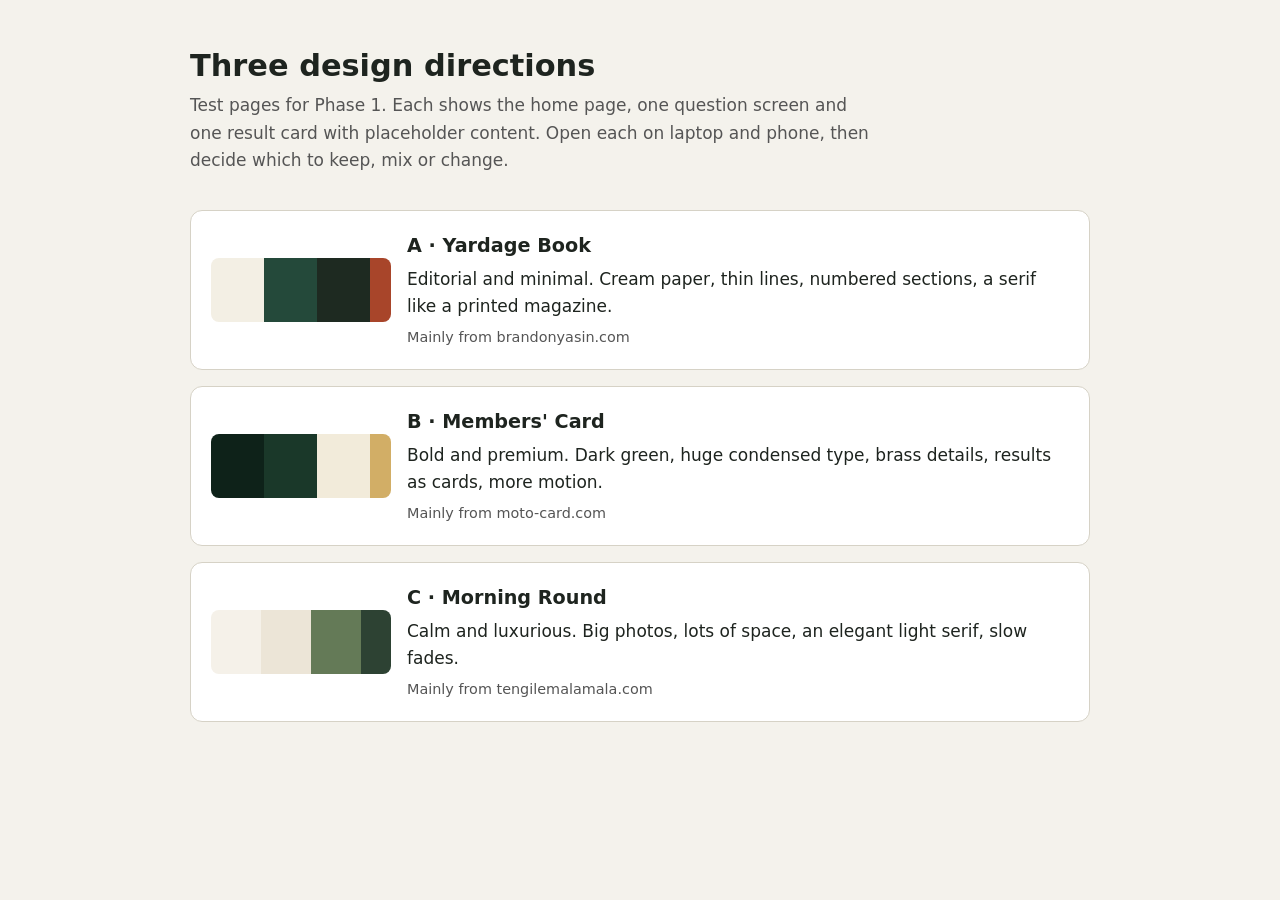
==== design/index.html @ 20de0734 "Added designs and screenshots" ====
<!DOCTYPE html>
<!--
  Design test hub: links to the 3 design directions so Leon can compare them.
  Made by Claude (AI) on 10 Nov 2026. Not part of the real site; safe to delete
  once a direction is chosen.
-->
<html lang="en">
<head>
  <meta charset="UTF-8">
  <meta name="viewport" content="width=device-width, initial-scale=1.0">
  <title>Design directions (test)</title>
  <style>
    *, *::before, *::after { box-sizing: border-box; }
    body { margin: 0; padding: 48px 20px 64px; background: #F4F2EC; color: #1E241F; font: 17px/1.6 system-ui, -apple-system, "Segoe UI", sans-serif; }
    main { max-width: 900px; margin: 0 auto; }
    h1 { margin: 0 0 8px; font-size: 1.9rem; line-height: 1.2; }
    .intro { margin: 0 0 36px; color: #555; max-width: 40em; }
    ul { list-style: none; margin: 0; padding: 0; display: grid; gap: 16px; }
    a.dir {
      display: grid; grid-template-columns: 1fr; gap: 16px; padding: 20px;
      border: 1px solid #D6D2C6; border-radius: 12px; background: #fff;
      color: inherit; text-decoration: none; transition: border-color 0.2s;
    }
    a.dir:hover { border-color: #1E241F; }
    a.dir:focus-visible { outline: 3px solid #2F4A35; outline-offset: 3px; }
    .swatches { display: flex; height: 64px; border-radius: 8px; overflow: hidden; }
    .swatches span { flex: 1; }
    h2 { margin: 0 0 4px; font-size: 1.2rem; }
    p { margin: 0; }
    .ref { margin-top: 6px; font-size: 0.9rem; color: #555; }
    @media (min-width: 640px) { a.dir { grid-template-columns: 180px 1fr; align-items: center; } }
  </style>
</head>
<body>
  <main>
    <h1>Three design directions</h1>
    <p class="intro">Test pages for Phase 1. Each shows the home page, one question screen and one result card with placeholder content. Open each on laptop and phone, then decide which to keep, mix or change.</p>
    <ul>
      <li>
        <a class="dir" href="a-yardage-book.html">
          <div class="swatches" aria-hidden="true"><span style="background:#F3EFE4"></span><span style="background:#24493A"></span><span style="background:#1E2A21"></span><span style="background:#A8452A;flex:.4"></span></div>
          <div>
            <h2>A · Yardage Book</h2>
            <p>Editorial and minimal. Cream paper, thin lines, numbered sections, a serif like a printed magazine.</p>
            <p class="ref">Mainly from brandonyasin.com</p>
          </div>
        </a>
      </li>
      <li>
        <a class="dir" href="b-members-card.html">
          <div class="swatches" aria-hidden="true"><span style="background:#0E2219"></span><span style="background:#1A3829"></span><span style="background:#F2EBDA"></span><span style="background:#D2AE66;flex:.4"></span></div>
          <div>
            <h2>B · Members' Card</h2>
            <p>Bold and premium. Dark green, huge condensed type, brass details, results as cards, more motion.</p>
            <p class="ref">Mainly from moto-card.com</p>
          </div>
        </a>
      </li>
      <li>
        <a class="dir" href="c-morning-round.html">
          <div class="swatches" aria-hidden="true"><span style="background:#F5F1E9"></span><span style="background:#ECE5D7"></span><span style="background:#647A57"></span><span style="background:#2D4233;flex:.6"></span></div>
          <div>
            <h2>C · Morning Round</h2>
            <p>Calm and luxurious. Big photos, lots of space, an elegant light serif, slow fades.</p>
            <p class="ref">Mainly from tengilemalamala.com</p>
          </div>
        </a>
      </li>
    </ul>
  </main>
</body>
</html>
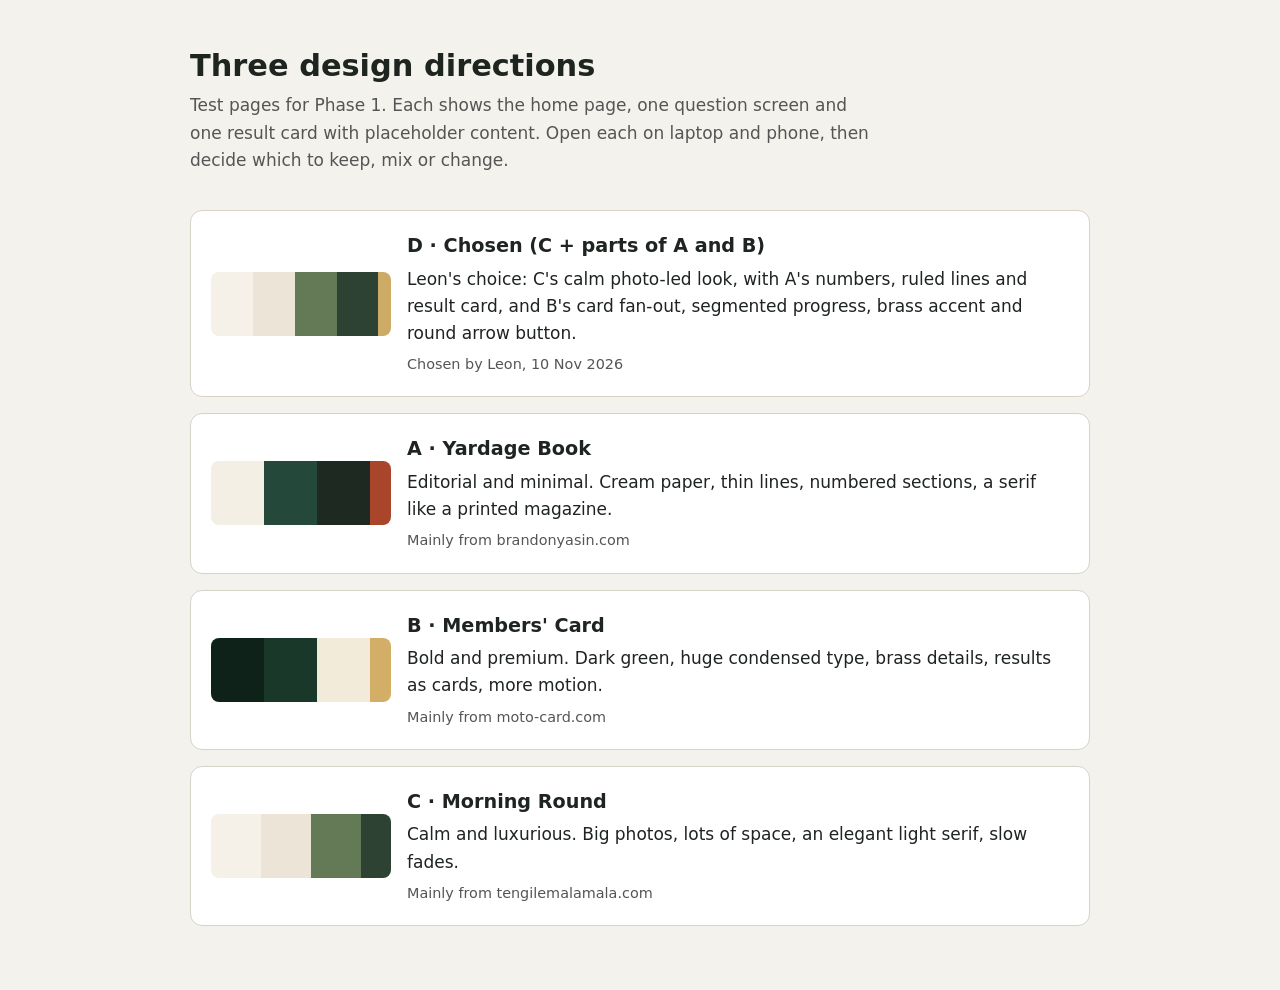
==== commit d40060e5: "Chose direction C and built mixed design" ====
--- a/design/index.html
+++ b/design/index.html
@@ -37,6 +37,16 @@
     <p class="intro">Test pages for Phase 1. Each shows the home page, one question screen and one result card with placeholder content. Open each on laptop and phone, then decide which to keep, mix or change.</p>
     <ul>
       <li>
+        <a class="dir" href="d-chosen.html">
+          <div class="swatches" aria-hidden="true"><span style="background:#F5F1E9"></span><span style="background:#ECE5D7"></span><span style="background:#647A57"></span><span style="background:#2D4233"></span><span style="background:#CDAA66;flex:.3"></span></div>
+          <div>
+            <h2>D · Chosen (C + parts of A and B)</h2>
+            <p>Leon's choice: C's calm photo-led look, with A's numbers, ruled lines and result card, and B's card fan-out, segmented progress, brass accent and round arrow button.</p>
+            <p class="ref">Chosen by Leon, 10 Nov 2026</p>
+          </div>
+        </a>
+      </li>
+      <li>
         <a class="dir" href="a-yardage-book.html">
           <div class="swatches" aria-hidden="true"><span style="background:#F3EFE4"></span><span style="background:#24493A"></span><span style="background:#1E2A21"></span><span style="background:#A8452A;flex:.4"></span></div>
           <div>
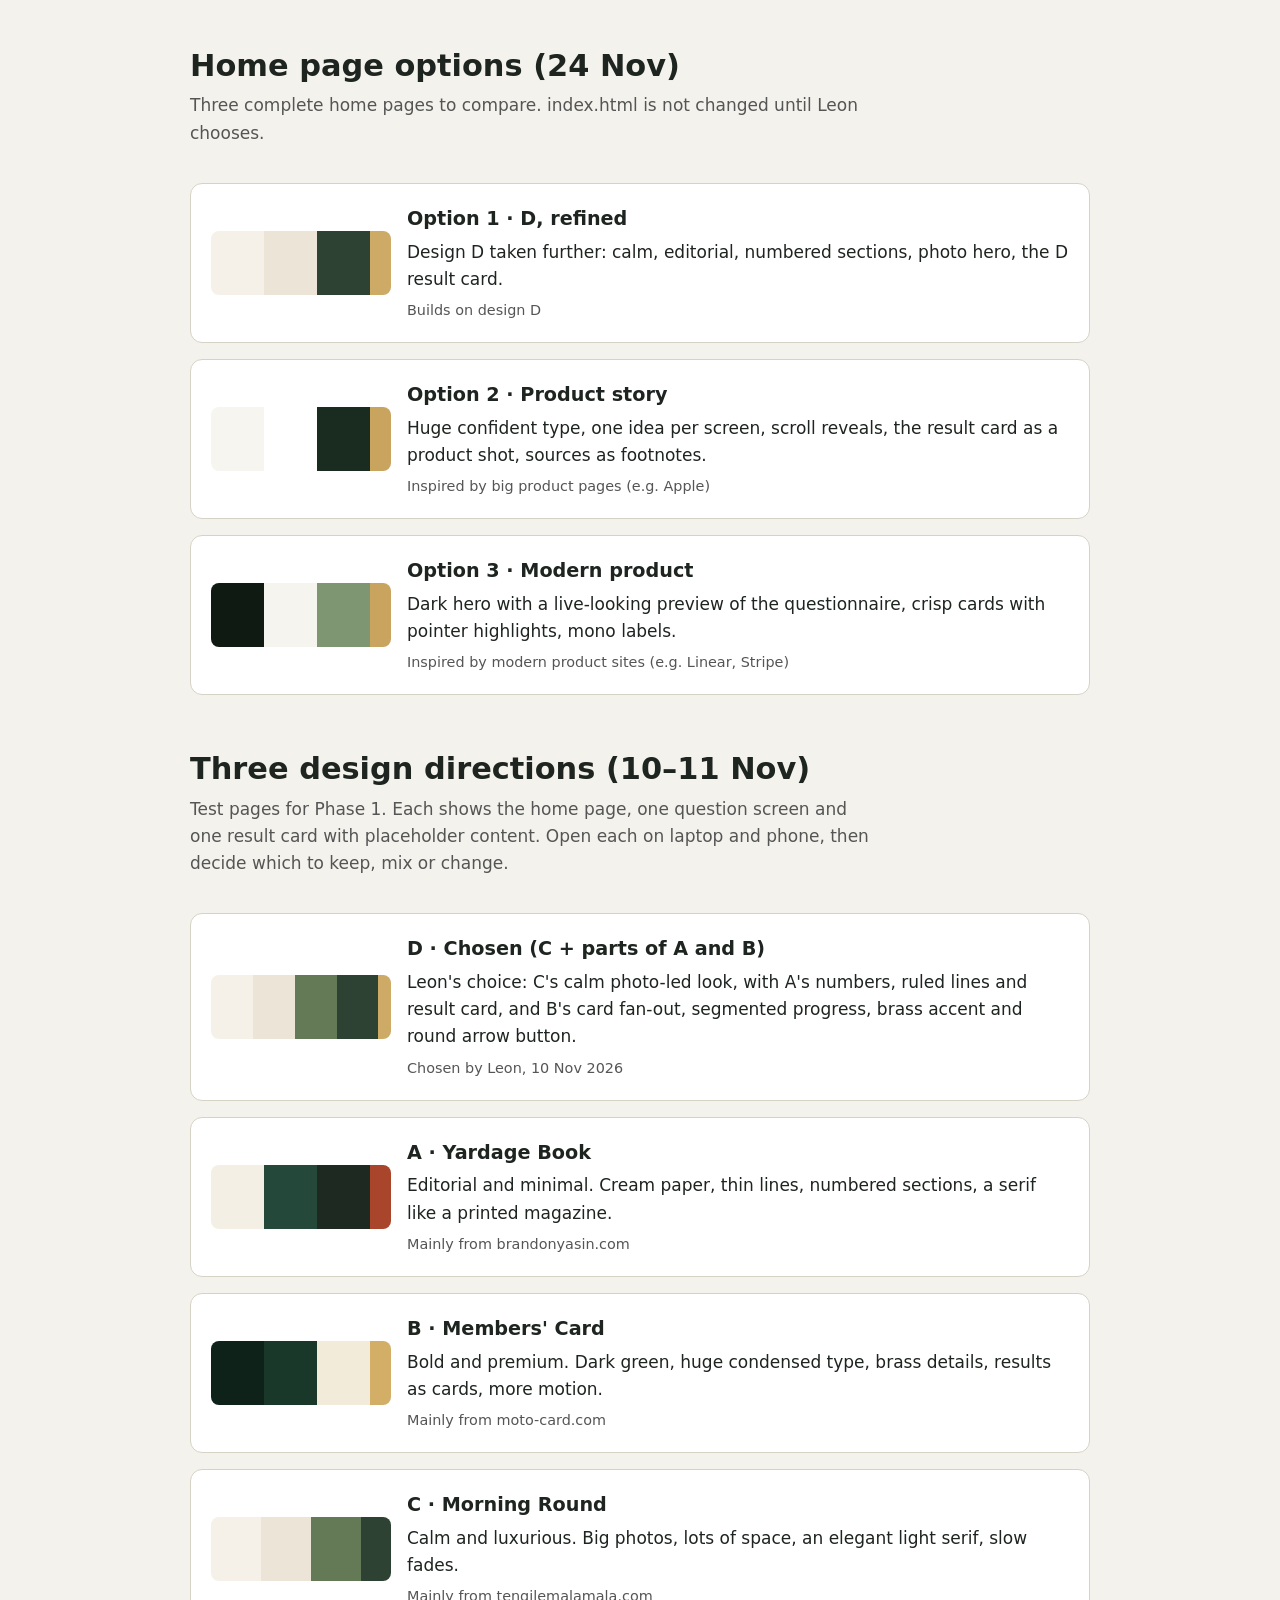
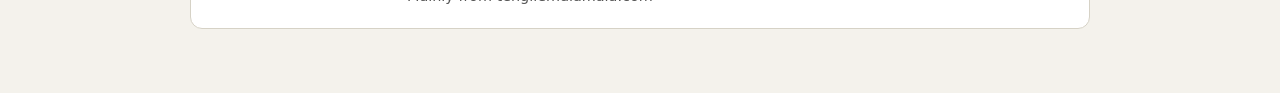
==== commit 7e201d17: "Home page (option 1) and questionnaire upgrades" ====
--- a/design/index.html
+++ b/design/index.html
@@ -33,7 +33,29 @@
 </head>
 <body>
   <main>
-    <h1>Three design directions</h1>
+    <h1>Home page options (24 Nov)</h1>
+    <p class="intro">Three complete home pages to compare. index.html is not changed until Leon chooses.</p>
+    <ul style="margin-bottom: 56px">
+      <li>
+        <a class="dir" href="home-1.html">
+          <div class="swatches" aria-hidden="true"><span style="background:#F5F1E9"></span><span style="background:#ECE5D7"></span><span style="background:#2D4233"></span><span style="background:#CDAA66;flex:.4"></span></div>
+          <div><h2>Option 1 · D, refined</h2><p>Design D taken further: calm, editorial, numbered sections, photo hero, the D result card.</p><p class="ref">Builds on design D</p></div>
+        </a>
+      </li>
+      <li>
+        <a class="dir" href="home-2.html">
+          <div class="swatches" aria-hidden="true"><span style="background:#F7F5F0"></span><span style="background:#FFFFFF"></span><span style="background:#1A2B20"></span><span style="background:#C9A45E;flex:.4"></span></div>
+          <div><h2>Option 2 · Product story</h2><p>Huge confident type, one idea per screen, scroll reveals, the result card as a product shot, sources as footnotes.</p><p class="ref">Inspired by big product pages (e.g. Apple)</p></div>
+        </a>
+      </li>
+      <li>
+        <a class="dir" href="home-3.html">
+          <div class="swatches" aria-hidden="true"><span style="background:#0F1A13"></span><span style="background:#F6F4EE"></span><span style="background:#7E9671"></span><span style="background:#C9A45E;flex:.4"></span></div>
+          <div><h2>Option 3 · Modern product</h2><p>Dark hero with a live-looking preview of the questionnaire, crisp cards with pointer highlights, mono labels.</p><p class="ref">Inspired by modern product sites (e.g. Linear, Stripe)</p></div>
+        </a>
+      </li>
+    </ul>
+    <h1>Three design directions (10–11 Nov)</h1>
     <p class="intro">Test pages for Phase 1. Each shows the home page, one question screen and one result card with placeholder content. Open each on laptop and phone, then decide which to keep, mix or change.</p>
     <ul>
       <li>
